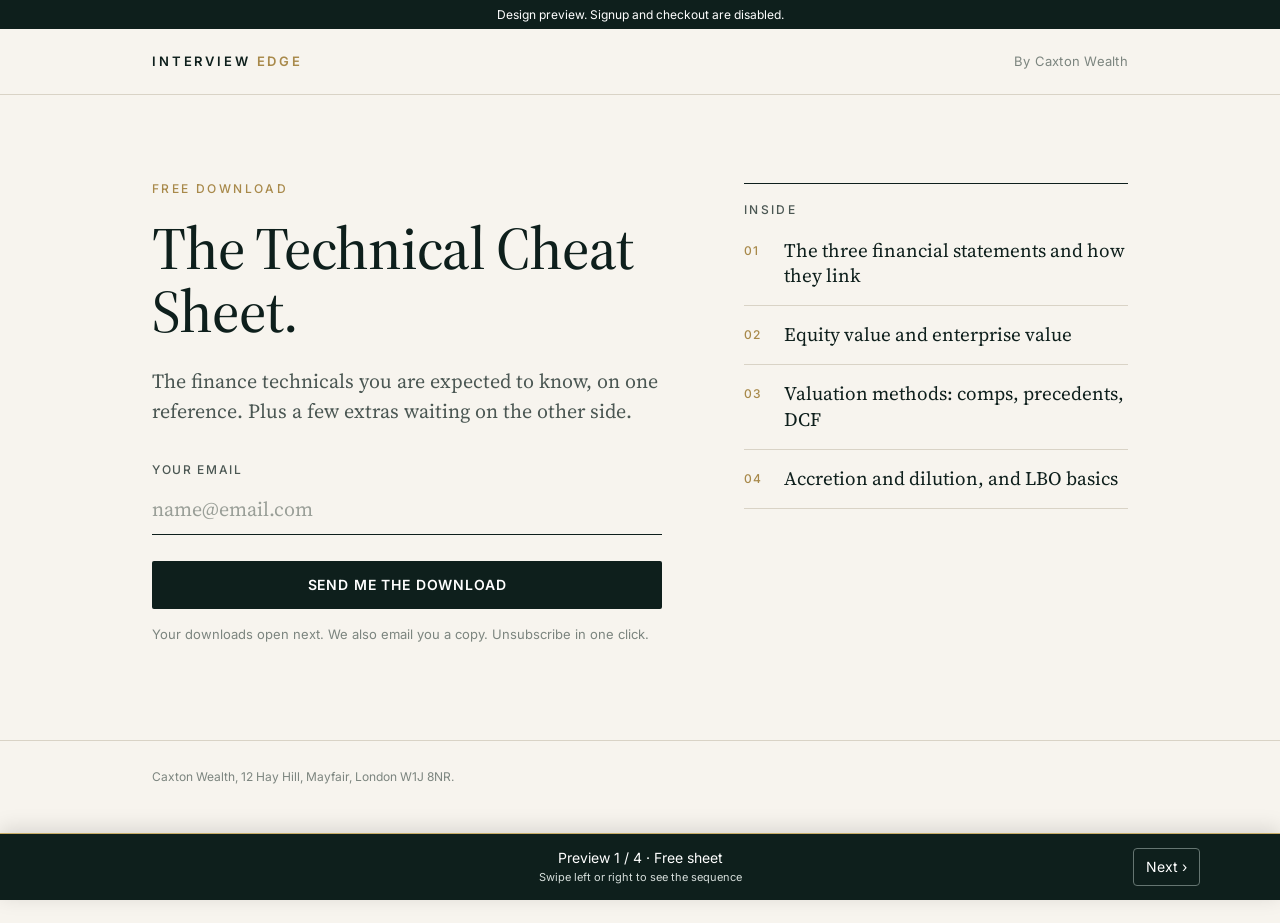
==== preview-v13/index.html @ 583ff88b "Version preview styles for reliable navigation display" ====
<!doctype html><html lang="en"><head><meta charset="utf-8"><meta name="viewport" content="width=device-width,initial-scale=1"><title>The Technical Cheat Sheet - Interview Edge</title><link rel="stylesheet" href="edge.css?v=steps1">
<style>
.hero{display:grid;grid-template-columns:1.15fr .85fr;gap:72px;padding:88px 0 0;align-items:start}
form{margin-top:38px;max-width:30em}
label{display:block;font:500 12px/1 Inter,sans-serif;letter-spacing:.14em;text-transform:uppercase;color:var(--soft);margin-bottom:10px}
input[type=email]{width:100%;border:0;border-bottom:1.5px solid var(--ink);background:transparent;padding:10px 0 12px;font:400 20px/1.3 "Source Serif 4",Georgia,serif;color:var(--ink);border-radius:0;outline:none;margin-bottom:26px}
input[type=email]::placeholder{color:#9A9F98}
input[type=email]:focus{border-bottom-color:var(--gold)}
.btn{width:100%}
.contents{border-top:1px solid var(--ink);padding-top:20px}
.contents h3{font:500 12px/1 Inter,sans-serif;letter-spacing:.2em;text-transform:uppercase;color:var(--soft);margin-bottom:6px}
.contents ol{list-style:none;counter-reset:c}
.contents li{counter-increment:c;display:flex;gap:18px;padding:16px 0;border-bottom:1px solid var(--rule);font:400 19px/1.35 "Source Serif 4",Georgia,serif}
.contents li:before{content:"0" counter(c);font:500 12px/2.2 Inter,sans-serif;letter-spacing:.1em;color:var(--gold);min-width:22px}
@media(max-width:820px){.hero{grid-template-columns:1fr;gap:48px;padding-top:52px}.wrap,.mast div,footer div{padding-left:22px;padding-right:22px}.lede{font-size:18px}.tag{display:none}}
</style><meta name="robots" content="noindex,nofollow"></head><body><div style="background:#0e1f1c;color:#fff;text-align:center;padding:7px;font:12px Inter,Arial">Design preview. Signup and checkout are disabled.</div>
<header class="mast"><div><span class="brand">Interview <i>Edge</i></span><span class="tag">By Caxton Wealth</span></div></header>
<main class="wrap"><section class="hero"><div>
<p class="eyebrow">Free download</p>
<h1>The Technical Cheat Sheet.</h1>
<p class="lede">The finance technicals you are expected to know, on one reference. Plus a few extras waiting on the other side.</p>
<form id="ml" action="https://assets.mailerlite.com/jsonp/2678755/forms/200234473698100484/subscribe" method="post">
<label for="em">Your email</label>
<input id="em" type="email" name="fields[email]" required placeholder="name@email.com" autocomplete="email" inputmode="email">
<input type="hidden" name="ml-submit" value="1"><input type="hidden" name="anticsrf" value="true">
<button class="btn" type="submit">Send me the download</button>
<p class="fine" style="margin-top:16px">Your downloads open next. We also email you a copy. Unsubscribe in one click.</p></form></div>
<aside class="contents"><h3>Inside</h3><ol><li>The three financial statements and how they link</li><li>Equity value and enterprise value</li><li>Valuation methods: comps, precedents, DCF</li><li>Accretion and dilution, and LBO basics</li></ol></aside></section></main>
<footer><div>Caxton Wealth, 12 Hay Hill, Mayfair, London W1J 8NR.</div></footer>
<script>document.getElementById("ml").addEventListener("submit",function(e){e.preventDefault();location.href="downloads.html"});document.querySelector("input[type=email]").required=false;</script><script src="preview-nav.js"></script></body></html>
---- preview-v13/edge.css ----
@import url('https://fonts.googleapis.com/css2?family=Source+Serif+4:opsz,wght@8..60,400;8..60,500;8..60,600&family=Inter:wght@400;500;600&display=swap');
:root{--paper:#F7F4EE;--ink:#0E1F1C;--soft:#4B5753;--mute:#7C857F;--rule:#D9D3C6;--gold:#A8894A;--white:#FFFDF9}
*{box-sizing:border-box;margin:0;padding:0}
html{-webkit-text-size-adjust:100%}
body{background:var(--paper);color:var(--ink);font:400 17px/1.6 Inter,-apple-system,"Helvetica Neue",Arial,sans-serif;-webkit-font-smoothing:antialiased}
.mast{border-bottom:1px solid var(--rule)}
.mast div{max-width:1040px;margin:0 auto;padding:22px 32px;display:flex;justify-content:space-between;align-items:baseline}
.brand{font:600 13px/1 Inter,sans-serif;letter-spacing:.22em;text-transform:uppercase}
.brand i{font-style:normal;color:var(--gold)}
.tag{font-size:13px;color:var(--mute);letter-spacing:.02em}
.wrap{max-width:1040px;margin:0 auto;padding:0 32px}
.eyebrow{font:500 12px/1 Inter,sans-serif;letter-spacing:.2em;text-transform:uppercase;color:var(--gold);margin-bottom:22px}
h1{font:500 clamp(38px,5.2vw,60px)/1.06 "Source Serif 4",Georgia,serif;letter-spacing:-.018em;margin-bottom:22px}
h2{font:500 30px/1.15 "Source Serif 4",Georgia,serif;letter-spacing:-.01em}
.lede{font:400 20px/1.5 "Source Serif 4",Georgia,serif;color:var(--soft);max-width:34em}
.btn{display:inline-block;background:var(--ink);color:#fff;text-decoration:none;border:0;border-radius:2px;padding:17px 30px;font:600 14px/1 Inter,sans-serif;letter-spacing:.06em;text-transform:uppercase;cursor:pointer}
.btn:hover{background:#1B342F}
.fine{font-size:13px;color:var(--mute);line-height:1.5}
footer{border-top:1px solid var(--rule);margin-top:96px}
footer div{max-width:1040px;margin:0 auto;padding:26px 32px 40px;font-size:12px;color:var(--mute);line-height:1.6}
/* Preview-only sequence controls */
body{padding-bottom:96px}.preview-nav{position:fixed;bottom:0;left:0;right:0;z-index:999;background:#0e1f1c;color:white;display:flex;align-items:center;justify-content:space-between;gap:12px;padding:14px max(20px,calc((100vw - 1120px)/2));font:14px/1.3 Inter,Arial,sans-serif;border-top:1px solid #c8ad68;box-shadow:0 -4px 20px #0002}.preview-nav a{color:white;text-decoration:none;white-space:nowrap;padding:9px 12px;border:1px solid #657571;border-radius:4px}.preview-nav span{text-align:center}.preview-nav small{display:block;font-size:11px;color:#d6dedb;margin-top:3px}@media(max-width:480px){.preview-nav{padding:12px 10px;gap:8px;font-size:12px}.preview-nav a{padding:9px}.preview-nav small{font-size:10px;max-width:150px}}
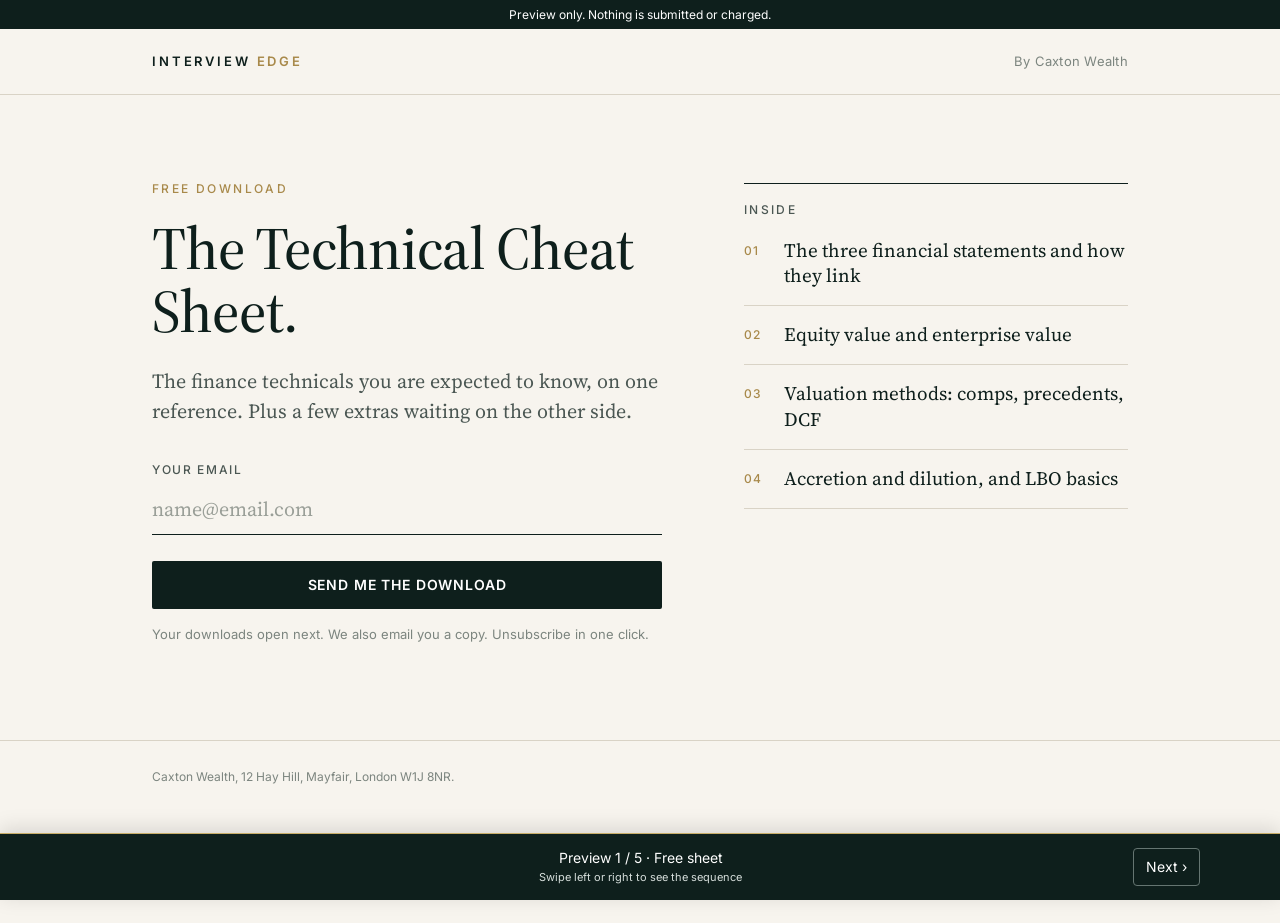
==== commit 43e4f30e: "Preview-only customer Payhip checkout in five-step sequence" ====
--- a/preview-v13/index.html
+++ b/preview-v13/index.html
@@ -1,4 +1,4 @@
-<!doctype html><html lang="en"><head><meta charset="utf-8"><meta name="viewport" content="width=device-width,initial-scale=1"><title>The Technical Cheat Sheet - Interview Edge</title><link rel="stylesheet" href="edge.css?v=steps1">
+<!doctype html><html lang="en"><head><meta charset="utf-8"><meta name="viewport" content="width=device-width,initial-scale=1"><title>The Technical Cheat Sheet - Interview Edge</title><link rel="stylesheet" href="edge.css?v=steps5">
 <style>
 .hero{display:grid;grid-template-columns:1.15fr .85fr;gap:72px;padding:88px 0 0;align-items:start}
 form{margin-top:38px;max-width:30em}
@@ -13,7 +13,7 @@
 .contents li{counter-increment:c;display:flex;gap:18px;padding:16px 0;border-bottom:1px solid var(--rule);font:400 19px/1.35 "Source Serif 4",Georgia,serif}
 .contents li:before{content:"0" counter(c);font:500 12px/2.2 Inter,sans-serif;letter-spacing:.1em;color:var(--gold);min-width:22px}
 @media(max-width:820px){.hero{grid-template-columns:1fr;gap:48px;padding-top:52px}.wrap,.mast div,footer div{padding-left:22px;padding-right:22px}.lede{font-size:18px}.tag{display:none}}
-</style><meta name="robots" content="noindex,nofollow"></head><body><div style="background:#0e1f1c;color:#fff;text-align:center;padding:7px;font:12px Inter,Arial">Design preview. Signup and checkout are disabled.</div>
+</style><meta name="robots" content="noindex,nofollow"></head><body><div style="background:#0e1f1c;color:#fff;text-align:center;padding:7px;font:12px Inter,Arial">Preview only. Nothing is submitted or charged.</div>
 <header class="mast"><div><span class="brand">Interview <i>Edge</i></span><span class="tag">By Caxton Wealth</span></div></header>
 <main class="wrap"><section class="hero"><div>
 <p class="eyebrow">Free download</p>
@@ -27,4 +27,4 @@
 <p class="fine" style="margin-top:16px">Your downloads open next. We also email you a copy. Unsubscribe in one click.</p></form></div>
 <aside class="contents"><h3>Inside</h3><ol><li>The three financial statements and how they link</li><li>Equity value and enterprise value</li><li>Valuation methods: comps, precedents, DCF</li><li>Accretion and dilution, and LBO basics</li></ol></aside></section></main>
 <footer><div>Caxton Wealth, 12 Hay Hill, Mayfair, London W1J 8NR.</div></footer>
-<script>document.getElementById("ml").addEventListener("submit",function(e){e.preventDefault();location.href="downloads.html"});document.querySelector("input[type=email]").required=false;</script><script src="preview-nav.js"></script></body></html>+<script>document.getElementById("ml").addEventListener("submit",function(e){e.preventDefault();location.href="downloads.html"});document.querySelector("input[type=email]").required=false;</script><script src="preview-nav.js?v=steps5"></script></body></html>
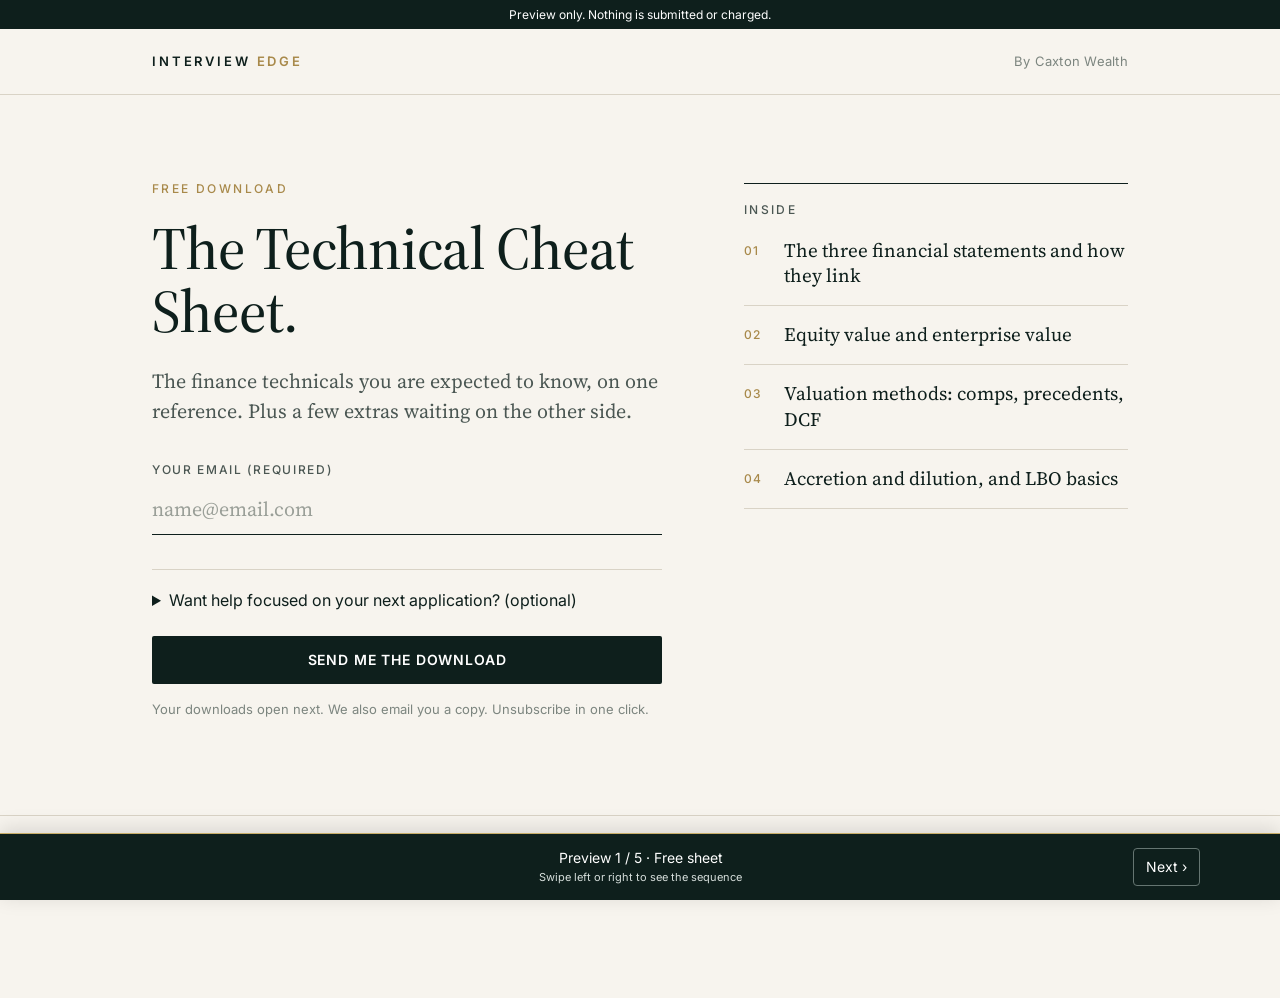
==== commit 38c153f0: "Preview-only optional first-touch CV help panel" ====
--- a/preview-v13/index.html
+++ b/preview-v13/index.html
@@ -1,4 +1,4 @@
-<!doctype html><html lang="en"><head><meta charset="utf-8"><meta name="viewport" content="width=device-width,initial-scale=1"><title>The Technical Cheat Sheet - Interview Edge</title><link rel="stylesheet" href="edge.css?v=steps5">
+<!doctype html><html lang="en"><head><meta charset="utf-8"><meta name="viewport" content="width=device-width,initial-scale=1"><title>The Technical Cheat Sheet - Interview Edge</title><link rel="stylesheet" href="edge.css?v=vat1">
 <style>
 .hero{display:grid;grid-template-columns:1.15fr .85fr;gap:72px;padding:88px 0 0;align-items:start}
 form{margin-top:38px;max-width:30em}
@@ -13,18 +13,18 @@
 .contents li{counter-increment:c;display:flex;gap:18px;padding:16px 0;border-bottom:1px solid var(--rule);font:400 19px/1.35 "Source Serif 4",Georgia,serif}
 .contents li:before{content:"0" counter(c);font:500 12px/2.2 Inter,sans-serif;letter-spacing:.1em;color:var(--gold);min-width:22px}
 @media(max-width:820px){.hero{grid-template-columns:1fr;gap:48px;padding-top:52px}.wrap,.mast div,footer div{padding-left:22px;padding-right:22px}.lede{font-size:18px}.tag{display:none}}
-</style><meta name="robots" content="noindex,nofollow"></head><body><div style="background:#0e1f1c;color:#fff;text-align:center;padding:7px;font:12px Inter,Arial">Preview only. Nothing is submitted or charged.</div>
+.cv-help{border-top:1px solid var(--rule);padding:18px 0 24px;margin-top:8px}.cv-help summary{cursor:pointer;font-size:16px;line-height:1.5;color:var(--ink)}.cv-help p{font-size:15px;line-height:1.5;margin:14px 0}.cv-help label{display:block;margin-top:18px}.cv-help input{margin:10px 0}.cv-upload{padding:12px 18px;background:var(--paper);border:1px solid var(--rule);color:var(--soft);font:15px Inter,Arial;border-radius:3px}.cv-help .fine{font-size:13px}</style><meta name="robots" content="noindex,nofollow"></head><body><div style="background:#0e1f1c;color:#fff;text-align:center;padding:7px;font:12px Inter,Arial">Preview only. Nothing is submitted or charged.</div>
 <header class="mast"><div><span class="brand">Interview <i>Edge</i></span><span class="tag">By Caxton Wealth</span></div></header>
 <main class="wrap"><section class="hero"><div>
 <p class="eyebrow">Free download</p>
 <h1>The Technical Cheat Sheet.</h1>
 <p class="lede">The finance technicals you are expected to know, on one reference. Plus a few extras waiting on the other side.</p>
 <form id="ml" action="https://assets.mailerlite.com/jsonp/2678755/forms/200234473698100484/subscribe" method="post">
-<label for="em">Your email</label>
+<label for="em">Your email (required)</label>
 <input id="em" type="email" name="fields[email]" required placeholder="name@email.com" autocomplete="email" inputmode="email">
 <input type="hidden" name="ml-submit" value="1"><input type="hidden" name="anticsrf" value="true">
-<button class="btn" type="submit">Send me the download</button>
+<details class="cv-help"><summary>Want help focused on your next application? (optional)</summary><p>Share your CV and target roles, and we can focus the resources we suggest.</p><label>Target roles (optional)</label><input type="text" disabled placeholder="e.g. investment banking in London"><label>CV (optional)</label><button type="button" class="cv-upload" disabled>Choose your CV</button><p class="fine">Preview only. No file is collected. You can get the cheat sheet without sharing a CV.</p></details><button class="btn" type="submit">Send me the download</button>
 <p class="fine" style="margin-top:16px">Your downloads open next. We also email you a copy. Unsubscribe in one click.</p></form></div>
 <aside class="contents"><h3>Inside</h3><ol><li>The three financial statements and how they link</li><li>Equity value and enterprise value</li><li>Valuation methods: comps, precedents, DCF</li><li>Accretion and dilution, and LBO basics</li></ol></aside></section></main>
 <footer><div>Caxton Wealth, 12 Hay Hill, Mayfair, London W1J 8NR.</div></footer>
-<script>document.getElementById("ml").addEventListener("submit",function(e){e.preventDefault();location.href="downloads.html"});document.querySelector("input[type=email]").required=false;</script><script src="preview-nav.js?v=steps5"></script></body></html>+<script>document.getElementById("ml").addEventListener("submit",function(e){e.preventDefault();location.href="downloads.html"});document.querySelector("input[type=email]").required=false;</script><script src="preview-nav.js?v=vat1"></script></body></html>
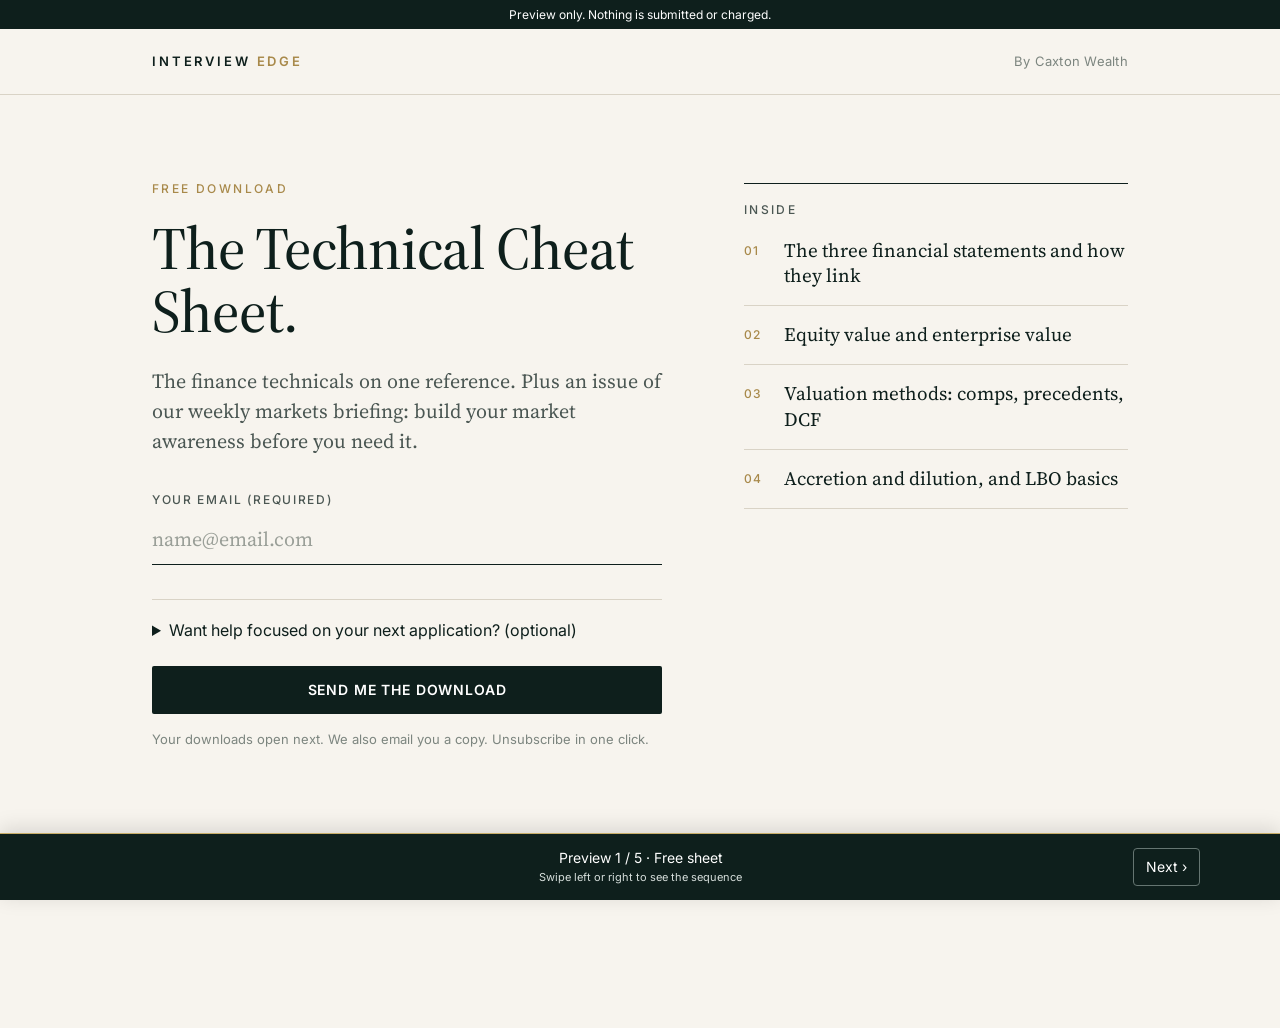
==== commit d08b623a: "Preview-only wider market-awareness framing and early habit hook" ====
--- a/preview-v13/index.html
+++ b/preview-v13/index.html
@@ -13,12 +13,12 @@
 .contents li{counter-increment:c;display:flex;gap:18px;padding:16px 0;border-bottom:1px solid var(--rule);font:400 19px/1.35 "Source Serif 4",Georgia,serif}
 .contents li:before{content:"0" counter(c);font:500 12px/2.2 Inter,sans-serif;letter-spacing:.1em;color:var(--gold);min-width:22px}
 @media(max-width:820px){.hero{grid-template-columns:1fr;gap:48px;padding-top:52px}.wrap,.mast div,footer div{padding-left:22px;padding-right:22px}.lede{font-size:18px}.tag{display:none}}
-.cv-help{border-top:1px solid var(--rule);padding:18px 0 24px;margin-top:8px}.cv-help summary{cursor:pointer;font-size:16px;line-height:1.5;color:var(--ink)}.cv-help p{font-size:15px;line-height:1.5;margin:14px 0}.cv-help label{display:block;margin-top:18px}.cv-help input{margin:10px 0}.cv-upload{padding:12px 18px;background:var(--paper);border:1px solid var(--rule);color:var(--soft);font:15px Inter,Arial;border-radius:3px}.cv-help .fine{font-size:13px}</style><meta name="robots" content="noindex,nofollow"></head><body><div style="background:#0e1f1c;color:#fff;text-align:center;padding:7px;font:12px Inter,Arial">Preview only. Nothing is submitted or charged.</div>
+.cv-help{border-top:1px solid var(--rule);padding:18px 0 24px;margin-top:8px}.cv-help summary{cursor:pointer;font-size:16px;line-height:1.5;color:var(--ink)}.cv-help p{font-size:15px;line-height:1.5;margin:14px 0}.cv-help label{display:block;margin-top:18px}.cv-help input{margin:10px 0;width:100%;padding:12px;font:15px Inter,Arial;border:1px solid var(--rule);background:var(--paper);color:var(--soft)}.cv-upload{padding:12px 18px;background:var(--paper);border:1px solid var(--rule);color:var(--soft);font:15px Inter,Arial;border-radius:3px}.cv-help .fine{font-size:13px}</style><meta name="robots" content="noindex,nofollow"></head><body><div style="background:#0e1f1c;color:#fff;text-align:center;padding:7px;font:12px Inter,Arial">Preview only. Nothing is submitted or charged.</div>
 <header class="mast"><div><span class="brand">Interview <i>Edge</i></span><span class="tag">By Caxton Wealth</span></div></header>
 <main class="wrap"><section class="hero"><div>
 <p class="eyebrow">Free download</p>
 <h1>The Technical Cheat Sheet.</h1>
-<p class="lede">The finance technicals you are expected to know, on one reference. Plus a few extras waiting on the other side.</p>
+<p class="lede">The finance technicals on one reference. Plus an issue of our weekly markets briefing: build your market awareness before you need it.</p>
 <form id="ml" action="https://assets.mailerlite.com/jsonp/2678755/forms/200234473698100484/subscribe" method="post">
 <label for="em">Your email (required)</label>
 <input id="em" type="email" name="fields[email]" required placeholder="name@email.com" autocomplete="email" inputmode="email">
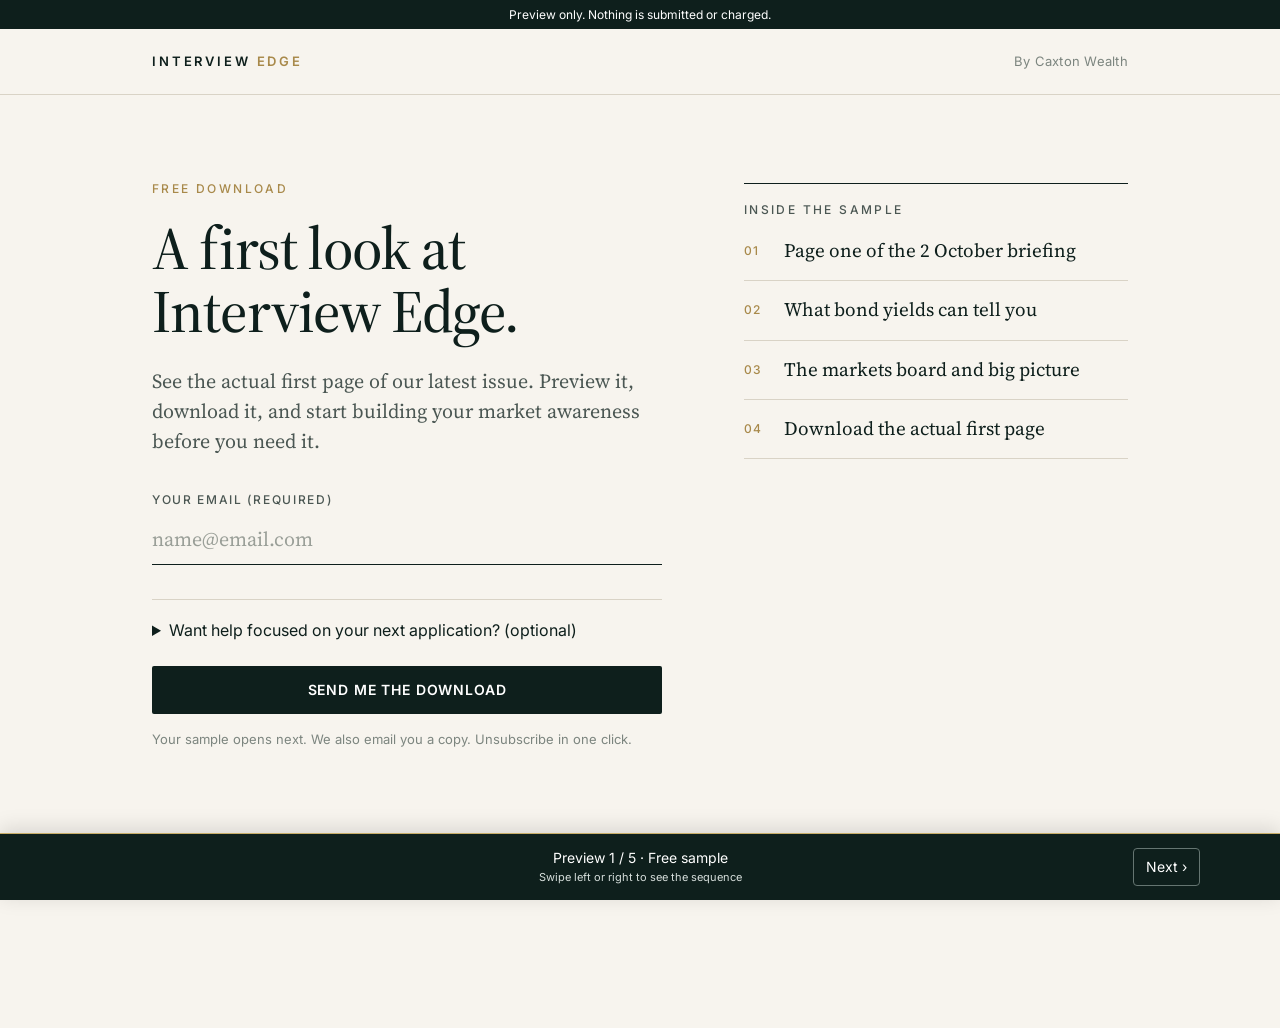
==== commit 0b1fef22: "Preview-only actual first-page sample, free and paid resources separated" ====
--- a/preview-v13/index.html
+++ b/preview-v13/index.html
@@ -1,4 +1,4 @@
-<!doctype html><html lang="en"><head><meta charset="utf-8"><meta name="viewport" content="width=device-width,initial-scale=1"><title>The Technical Cheat Sheet - Interview Edge</title><link rel="stylesheet" href="edge.css?v=vat1">
+<!doctype html><html lang="en"><head><meta charset="utf-8"><meta name="viewport" content="width=device-width,initial-scale=1"><title>Free one-page sample - Interview Edge</title><link rel="stylesheet" href="edge.css?v=vat1">
 <style>
 .hero{display:grid;grid-template-columns:1.15fr .85fr;gap:72px;padding:88px 0 0;align-items:start}
 form{margin-top:38px;max-width:30em}
@@ -17,14 +17,14 @@
 <header class="mast"><div><span class="brand">Interview <i>Edge</i></span><span class="tag">By Caxton Wealth</span></div></header>
 <main class="wrap"><section class="hero"><div>
 <p class="eyebrow">Free download</p>
-<h1>The Technical Cheat Sheet.</h1>
-<p class="lede">The finance technicals on one reference. Plus an issue of our weekly markets briefing: build your market awareness before you need it.</p>
+<h1>A first look at Interview Edge.</h1>
+<p class="lede">See the actual first page of our latest issue. Preview it, download it, and start building your market awareness before you need it.</p>
 <form id="ml" action="https://assets.mailerlite.com/jsonp/2678755/forms/200234473698100484/subscribe" method="post">
 <label for="em">Your email (required)</label>
 <input id="em" type="email" name="fields[email]" required placeholder="name@email.com" autocomplete="email" inputmode="email">
 <input type="hidden" name="ml-submit" value="1"><input type="hidden" name="anticsrf" value="true">
-<details class="cv-help"><summary>Want help focused on your next application? (optional)</summary><p>Share your CV and target roles, and we can focus the resources we suggest.</p><label>Target roles (optional)</label><input type="text" disabled placeholder="e.g. investment banking in London"><label>CV (optional)</label><button type="button" class="cv-upload" disabled>Choose your CV</button><p class="fine">Preview only. No file is collected. You can get the cheat sheet without sharing a CV.</p></details><button class="btn" type="submit">Send me the download</button>
-<p class="fine" style="margin-top:16px">Your downloads open next. We also email you a copy. Unsubscribe in one click.</p></form></div>
-<aside class="contents"><h3>Inside</h3><ol><li>The three financial statements and how they link</li><li>Equity value and enterprise value</li><li>Valuation methods: comps, precedents, DCF</li><li>Accretion and dilution, and LBO basics</li></ol></aside></section></main>
+<details class="cv-help"><summary>Want help focused on your next application? (optional)</summary><p>Share your CV and target roles, and we can focus the resources we suggest.</p><label>Target roles (optional)</label><input type="text" disabled placeholder="e.g. investment banking in London"><label>CV (optional)</label><button type="button" class="cv-upload" disabled>Choose your CV</button><p class="fine">Preview only. No file is collected. You can get the sample without sharing a CV.</p></details><button class="btn" type="submit">Send me the download</button>
+<p class="fine" style="margin-top:16px">Your sample opens next. We also email you a copy. Unsubscribe in one click.</p></form></div>
+<aside class="contents"><h3>Inside the sample</h3><ol><li>Page one of the 2 October briefing</li><li>What bond yields can tell you</li><li>The markets board and big picture</li><li>Download the actual first page</li></ol></aside></section></main>
 <footer><div>Caxton Wealth, 12 Hay Hill, Mayfair, London W1J 8NR.</div></footer>
 <script>document.getElementById("ml").addEventListener("submit",function(e){e.preventDefault();location.href="downloads.html"});document.querySelector("input[type=email]").required=false;</script><script src="preview-nav.js?v=vat1"></script></body></html>
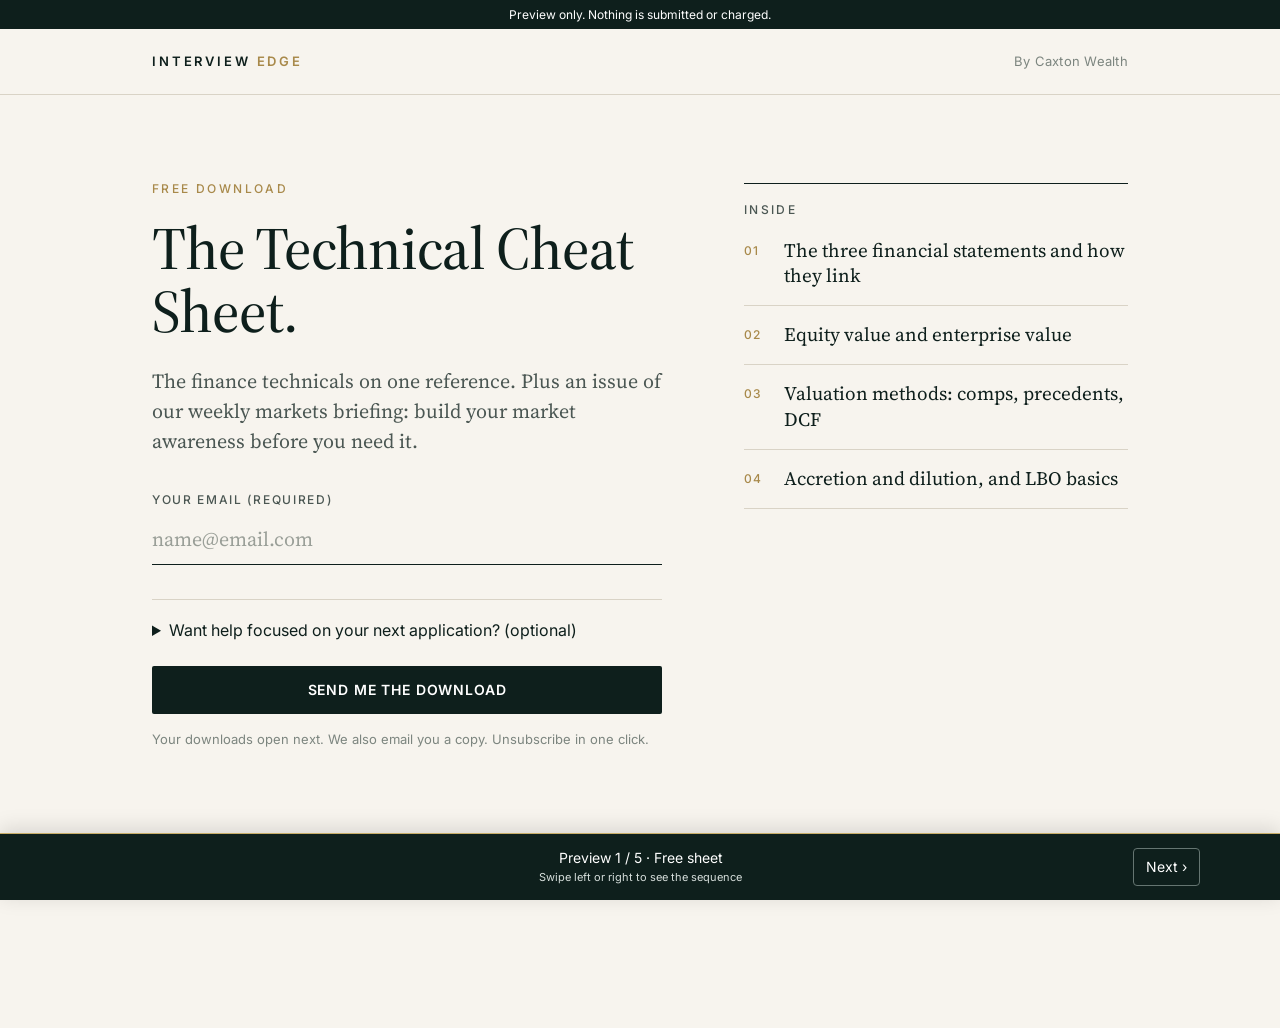
==== commit 8df86441: "Restore cheat-sheet catch and original funnel with page-one preview on slide two" ====
--- a/preview-v13/index.html
+++ b/preview-v13/index.html
@@ -1,4 +1,4 @@
-<!doctype html><html lang="en"><head><meta charset="utf-8"><meta name="viewport" content="width=device-width,initial-scale=1"><title>Free one-page sample - Interview Edge</title><link rel="stylesheet" href="edge.css?v=vat1">
+<!doctype html><html lang="en"><head><meta charset="utf-8"><meta name="viewport" content="width=device-width,initial-scale=1"><title>The Technical Cheat Sheet - Interview Edge</title><link rel="stylesheet" href="edge.css?v=vat1">
 <style>
 .hero{display:grid;grid-template-columns:1.15fr .85fr;gap:72px;padding:88px 0 0;align-items:start}
 form{margin-top:38px;max-width:30em}
@@ -17,14 +17,14 @@
 <header class="mast"><div><span class="brand">Interview <i>Edge</i></span><span class="tag">By Caxton Wealth</span></div></header>
 <main class="wrap"><section class="hero"><div>
 <p class="eyebrow">Free download</p>
-<h1>A first look at Interview Edge.</h1>
-<p class="lede">See the actual first page of our latest issue. Preview it, download it, and start building your market awareness before you need it.</p>
+<h1>The Technical Cheat Sheet.</h1>
+<p class="lede">The finance technicals on one reference. Plus an issue of our weekly markets briefing: build your market awareness before you need it.</p>
 <form id="ml" action="https://assets.mailerlite.com/jsonp/2678755/forms/200234473698100484/subscribe" method="post">
 <label for="em">Your email (required)</label>
 <input id="em" type="email" name="fields[email]" required placeholder="name@email.com" autocomplete="email" inputmode="email">
 <input type="hidden" name="ml-submit" value="1"><input type="hidden" name="anticsrf" value="true">
-<details class="cv-help"><summary>Want help focused on your next application? (optional)</summary><p>Share your CV and target roles, and we can focus the resources we suggest.</p><label>Target roles (optional)</label><input type="text" disabled placeholder="e.g. investment banking in London"><label>CV (optional)</label><button type="button" class="cv-upload" disabled>Choose your CV</button><p class="fine">Preview only. No file is collected. You can get the sample without sharing a CV.</p></details><button class="btn" type="submit">Send me the download</button>
-<p class="fine" style="margin-top:16px">Your sample opens next. We also email you a copy. Unsubscribe in one click.</p></form></div>
-<aside class="contents"><h3>Inside the sample</h3><ol><li>Page one of the 2 October briefing</li><li>What bond yields can tell you</li><li>The markets board and big picture</li><li>Download the actual first page</li></ol></aside></section></main>
+<details class="cv-help"><summary>Want help focused on your next application? (optional)</summary><p>Share your CV and target roles, and we can focus the resources we suggest.</p><label>Target roles (optional)</label><input type="text" disabled placeholder="e.g. investment banking in London"><label>CV (optional)</label><button type="button" class="cv-upload" disabled>Choose your CV</button><p class="fine">Preview only. No file is collected. You can get the cheat sheet without sharing a CV.</p></details><button class="btn" type="submit">Send me the download</button>
+<p class="fine" style="margin-top:16px">Your downloads open next. We also email you a copy. Unsubscribe in one click.</p></form></div>
+<aside class="contents"><h3>Inside</h3><ol><li>The three financial statements and how they link</li><li>Equity value and enterprise value</li><li>Valuation methods: comps, precedents, DCF</li><li>Accretion and dilution, and LBO basics</li></ol></aside></section></main>
 <footer><div>Caxton Wealth, 12 Hay Hill, Mayfair, London W1J 8NR.</div></footer>
 <script>document.getElementById("ml").addEventListener("submit",function(e){e.preventDefault();location.href="downloads.html"});document.querySelector("input[type=email]").required=false;</script><script src="preview-nav.js?v=vat1"></script></body></html>
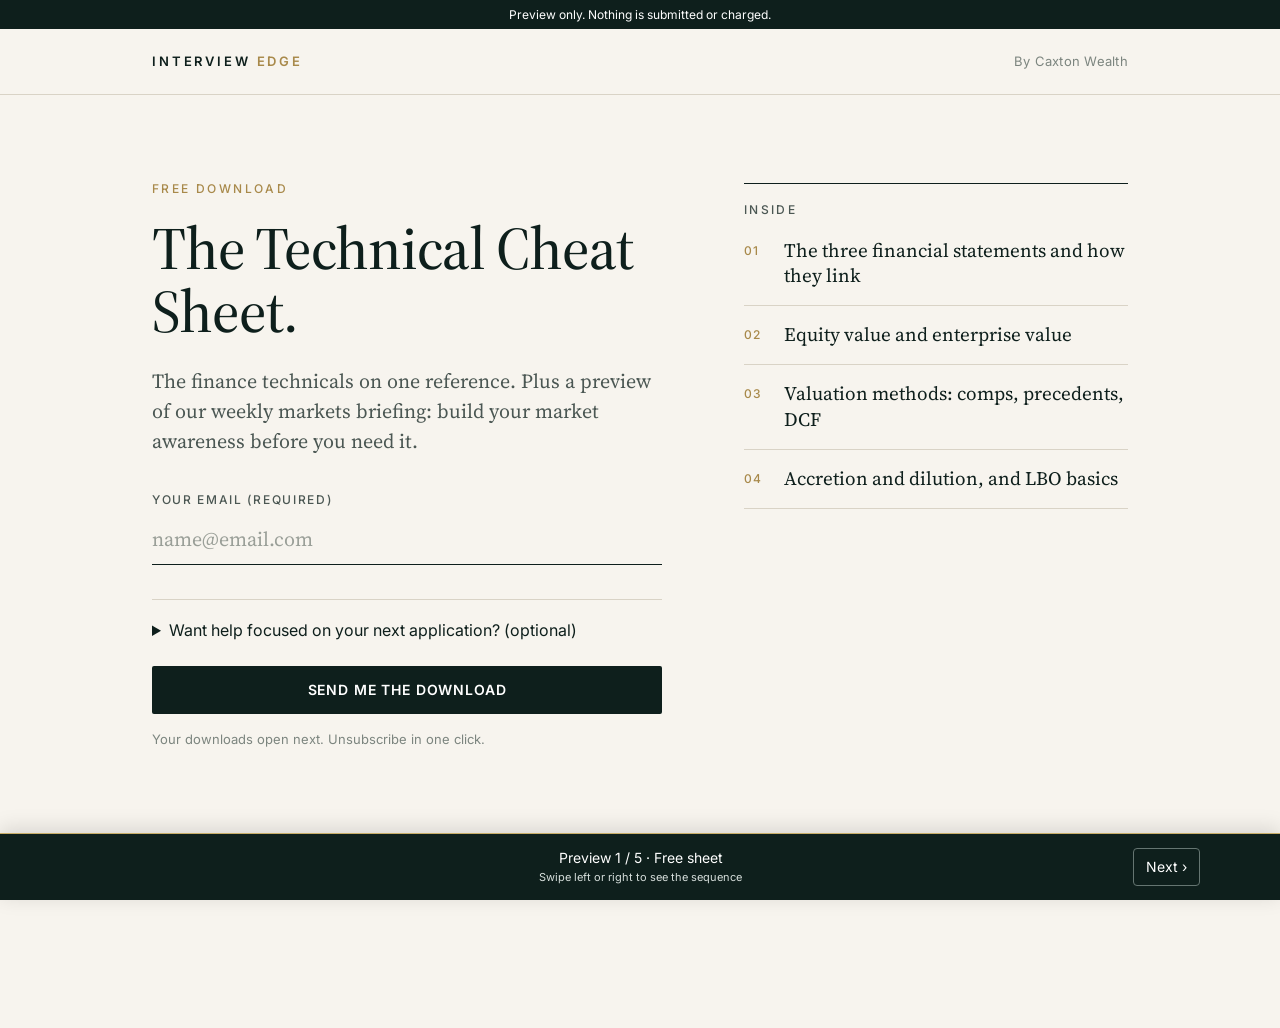
==== commit de026fee: "Match funnel promises to delivered resources and put member access first" ====
--- a/preview-v13/index.html
+++ b/preview-v13/index.html
@@ -18,13 +18,13 @@
 <main class="wrap"><section class="hero"><div>
 <p class="eyebrow">Free download</p>
 <h1>The Technical Cheat Sheet.</h1>
-<p class="lede">The finance technicals on one reference. Plus an issue of our weekly markets briefing: build your market awareness before you need it.</p>
+<p class="lede">The finance technicals on one reference. Plus a preview of our weekly markets briefing: build your market awareness before you need it.</p>
 <form id="ml" action="https://assets.mailerlite.com/jsonp/2678755/forms/200234473698100484/subscribe" method="post">
 <label for="em">Your email (required)</label>
 <input id="em" type="email" name="fields[email]" required placeholder="name@email.com" autocomplete="email" inputmode="email">
 <input type="hidden" name="ml-submit" value="1"><input type="hidden" name="anticsrf" value="true">
 <details class="cv-help"><summary>Want help focused on your next application? (optional)</summary><p>Share your CV and target roles, and we can focus the resources we suggest.</p><label>Target roles (optional)</label><input type="text" disabled placeholder="e.g. investment banking in London"><label>CV (optional)</label><button type="button" class="cv-upload" disabled>Choose your CV</button><p class="fine">Preview only. No file is collected. You can get the cheat sheet without sharing a CV.</p></details><button class="btn" type="submit">Send me the download</button>
-<p class="fine" style="margin-top:16px">Your downloads open next. We also email you a copy. Unsubscribe in one click.</p></form></div>
+<p class="fine" style="margin-top:16px">Your downloads open next. Unsubscribe in one click.</p></form></div>
 <aside class="contents"><h3>Inside</h3><ol><li>The three financial statements and how they link</li><li>Equity value and enterprise value</li><li>Valuation methods: comps, precedents, DCF</li><li>Accretion and dilution, and LBO basics</li></ol></aside></section></main>
 <footer><div>Caxton Wealth, 12 Hay Hill, Mayfair, London W1J 8NR.</div></footer>
 <script>document.getElementById("ml").addEventListener("submit",function(e){e.preventDefault();location.href="downloads.html"});document.querySelector("input[type=email]").required=false;</script><script src="preview-nav.js?v=vat1"></script></body></html>
